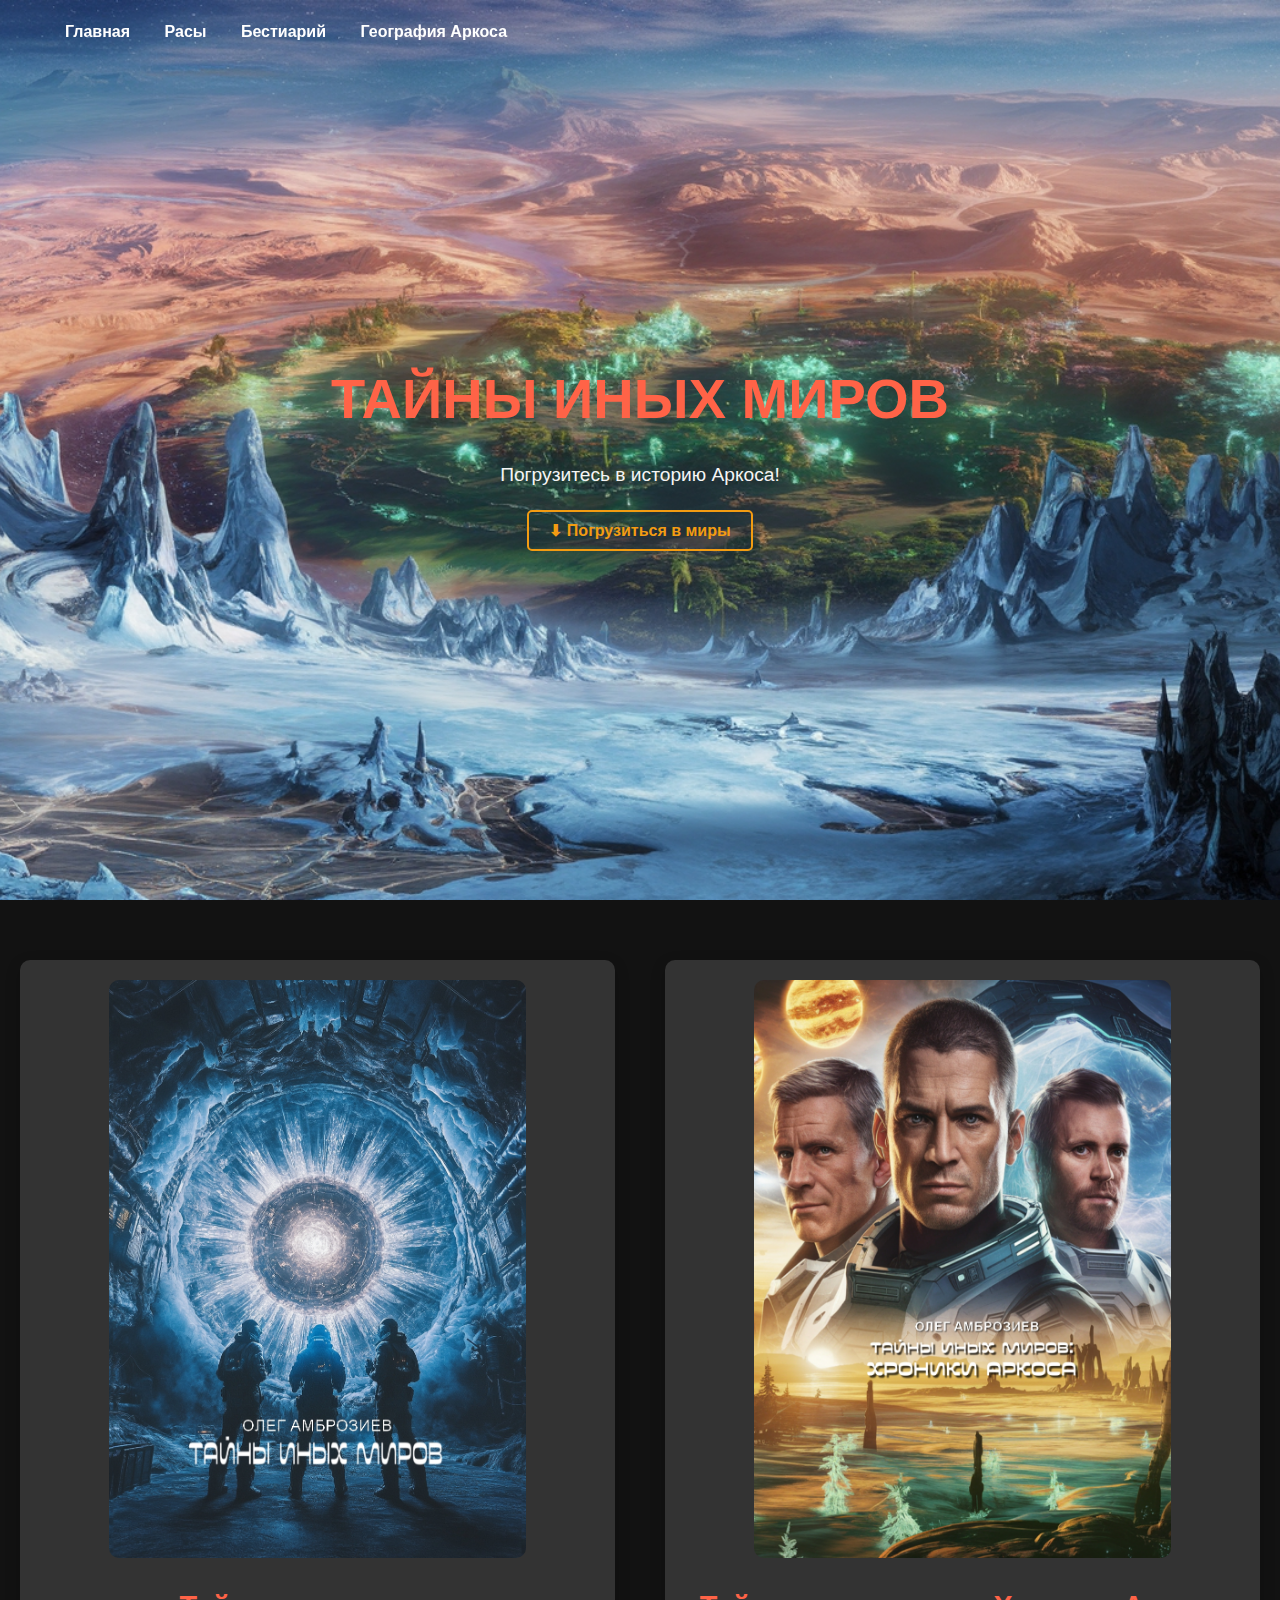
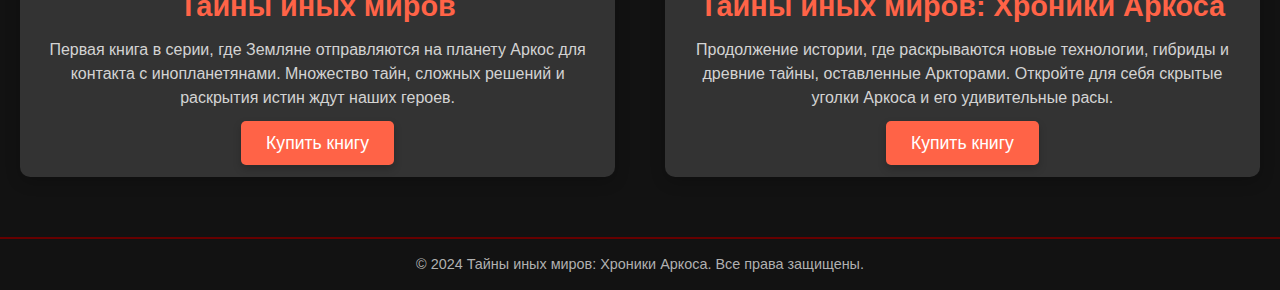
==== index.html @ 6072e33a "1" ====
<!DOCTYPE html>
<html lang="ru">
<head>
    <meta charset="UTF-8">
    <meta name="viewport" content="width=device-width, initial-scale=1.0">
    <title>Тайны иных Миров</title>
    <link rel="stylesheet" href="styles.css">   
</head>
<body>
    <!-- Header -->
    <header class="header">
        <nav class="navbar">
             <a href="index.html">Главная</a>

            <a href="races.html">Расы</a>
            <a href="bestiary.html" class="active">Бестиарий</a>
            <a href="geography.html">География Аркоса</a>

        </nav>
    </header>

    <!-- Hero Section -->
    <section class="hero">
        <div class="hero-content">
            <h1>Тайны иных Миров</h1>
            <p>Погрузитесь в историю Аркоса!</p>
            <a href="#explore" class="scroll-down">⬇ Погрузиться в миры</a>
        </div>
    </section>

    <!-- Контент сайта -->
    <main>
        <section class="book-section">
            <div class="book-container">
                <img src="first_book_cover.jpg" alt="Обложка книги Тайны иных миров">
                <h3>Тайны иных миров</h3>
                <p>Первая книга в серии, где Земляне отправляются на планету Аркос для контакта с инопланетянами. Множество тайн, сложных решений и раскрытия истин ждут наших героев.</p>
                <a href="buy_link_first_book" class="buy-button">Купить книгу</a>
            </div>
            <div class="book-container">
                <img src="second_book_cover.jpg" alt="Обложка книги Тайны иных миров: Хроники Аркоса">
                <h3>Тайны иных миров: Хроники Аркоса</h3>
                <p>Продолжение истории, где раскрываются новые технологии, гибриды и древние тайны, оставленные Аркторами. Откройте для себя скрытые уголки Аркоса и его удивительные расы.</p>
                <a href="buy_link_second_book" class="buy-button">Купить книгу</a>
            </div>
        </section>
    </main>

    <!-- Подвал -->
    <footer>
        <p>© 2024 Тайны иных миров: Хроники Аркоса. Все права защищены.</p>
    </footer>

</body>
</html>
---- styles.css ----
/* Сброс стилей и настройка box-sizing */
* {
    margin: 0;
    padding: 0;
    box-sizing: border-box;
}

/* Основной стиль страницы */
body {
    font-family: 'Arial', sans-serif;
    color: #fff; /* Белый цвет текста */
    background-color: #121212; /* Черный фон для остальной части страницы */
    line-height: 1.5;
}

/* Ссылки */
a {
    text-decoration: none;
    color: inherit; /* Ссылки наследуют цвет родительского элемента */
}

/* Шапка сайта с прозрачным фоном */
.header {
    display: flex;
    justify-content: space-between;
    align-items: center;
    padding: 20px 50px;
    position: fixed;
    top: 0;
    width: 100%;
    background: rgba(0, 0, 0, 0); /* Прозрачный фон */
    z-index: 1000;
}

/* Логотип */
.logo {
    display: flex;
    align-items: center;
    font-weight: bold;
    font-size: 20px;
    color: #fff;
}

.logo-img {
    width: 30px;
    margin-right: 10px;
}

/* Стили для навигационных ссылок */
.navbar a {
    margin: 0 15px;
    font-weight: 600;
    color: #fff;
    transition: color 0.3s ease;
}

.navbar a:hover {
    color: #f39c12; /* Золотистый цвет при наведении */
}

/* Герой-блок (основной экран) */
.hero {
    height: 100vh; /* Вся высота экрана */
    display: flex;
    align-items: center;
    justify-content: center;
    text-align: center;
    position: relative;
    padding: 20px;
    background: rgba(0, 0, 0, 0.5) url('header_geography.jpg') no-repeat center center/cover; /* Фон только в hero */
    background-size: cover; /* Растягиваем фон */
}

/* Контент в hero-блоке */
.hero-content {
    position: relative;
    z-index: 2; /* Текст поверх фона */
}

.hero-content h1 {
    font-size: 3.5rem;
    font-weight: bold;
    text-transform: uppercase;
    margin-bottom: 20px;
    color: #FF6347; /* Ярко-красный */
}

.hero-content p {
    font-size: 1.2rem;
    margin-bottom: 30px;
    color: #f5f5f5;
}

.scroll-down {
    font-size: 1rem;
    color: #f39c12; /* Золотистый цвет */
    font-weight: bold;
    border: 2px solid #f39c12;
    padding: 10px 20px;
    border-radius: 5px;
    transition: all 0.3s ease;
}

.scroll-down:hover {
    background: #f39c12;
    color: #000;
}

/* Основной контент сайта */
.book-section {
    display: flex;
    justify-content: space-between;
    margin: 40px 0;
    padding: 20px;
    text-align: center;
}

.book-container {
    background: #333;
    border-radius: 10px;
    padding: 20px;
    width: 48%;
    box-shadow: 0 5px 15px rgba(0, 0, 0, 0.2);
    transition: transform 0.3s ease, box-shadow 0.3s ease;
}

.book-container:hover {
    transform: scale(1.05); /* Эффект увеличения при наведении */
    box-shadow: 0 8px 25px rgba(0, 0, 0, 0.4); /* Усиленная тень */
}

.book-container img {
    width: 75%; /* Уменьшаем обложки книг в 2 раза */
    height: auto;
    border-radius: 10px;
    margin-bottom: 20px;
}

.book-container h3 {
    font-size: 1.8rem;
    color: #FF6347;
    margin-bottom: 10px;
}

.book-container p {
    font-size: 1rem;
    color: #D3D3D3;
    margin-bottom: 20px;
}

.buy-button {
    background-color: #FF6347;
    color: #FFF;
    padding: 12px 25px;
    font-size: 1.1rem;
    text-decoration: none;
    border-radius: 5px;
    transition: background-color 0.3s ease, transform 0.3s ease;
    box-shadow: 0 4px 8px rgba(0, 0, 0, 0.2);
}

.buy-button:hover {
    background-color: #FF4500;
    transform: scale(1.05);
}

.buy-button:active {
    background-color: #FF3300;
    box-shadow: 0 4px 12px rgba(0, 0, 0, 0.4);
}

/* Подвал */
footer {
    text-align: center;
    padding: 15px 10px;
    background: #121212;
    border-top: 2px solid #660000; /* Красная граница сверху */
    font-size: 0.9rem;
    color: #B0B0B0;
}

/* Адаптивный дизайн */
@media (max-width: 768px) {
    .hero-content h1 {
        font-size: 2.5rem;
    }

    .hero-content p {
        font-size: 1rem;
    }

    .header {
        flex-direction: column;
        align-items: flex-start;
        padding: 20px;
    }

    .navbar a {
        margin: 5px 0;
    }

    .book-section {
        flex-direction: column;
        align-items: center;
    }

    .book-container {
        width: 80%;
        margin-bottom: 20px;
    }
}

@media (max-width: 480px) {
    .hero-content h1 {
        font-size: 1.8rem;
    }

    .hero-content p {
        font-size: 0.9rem;
    }
}
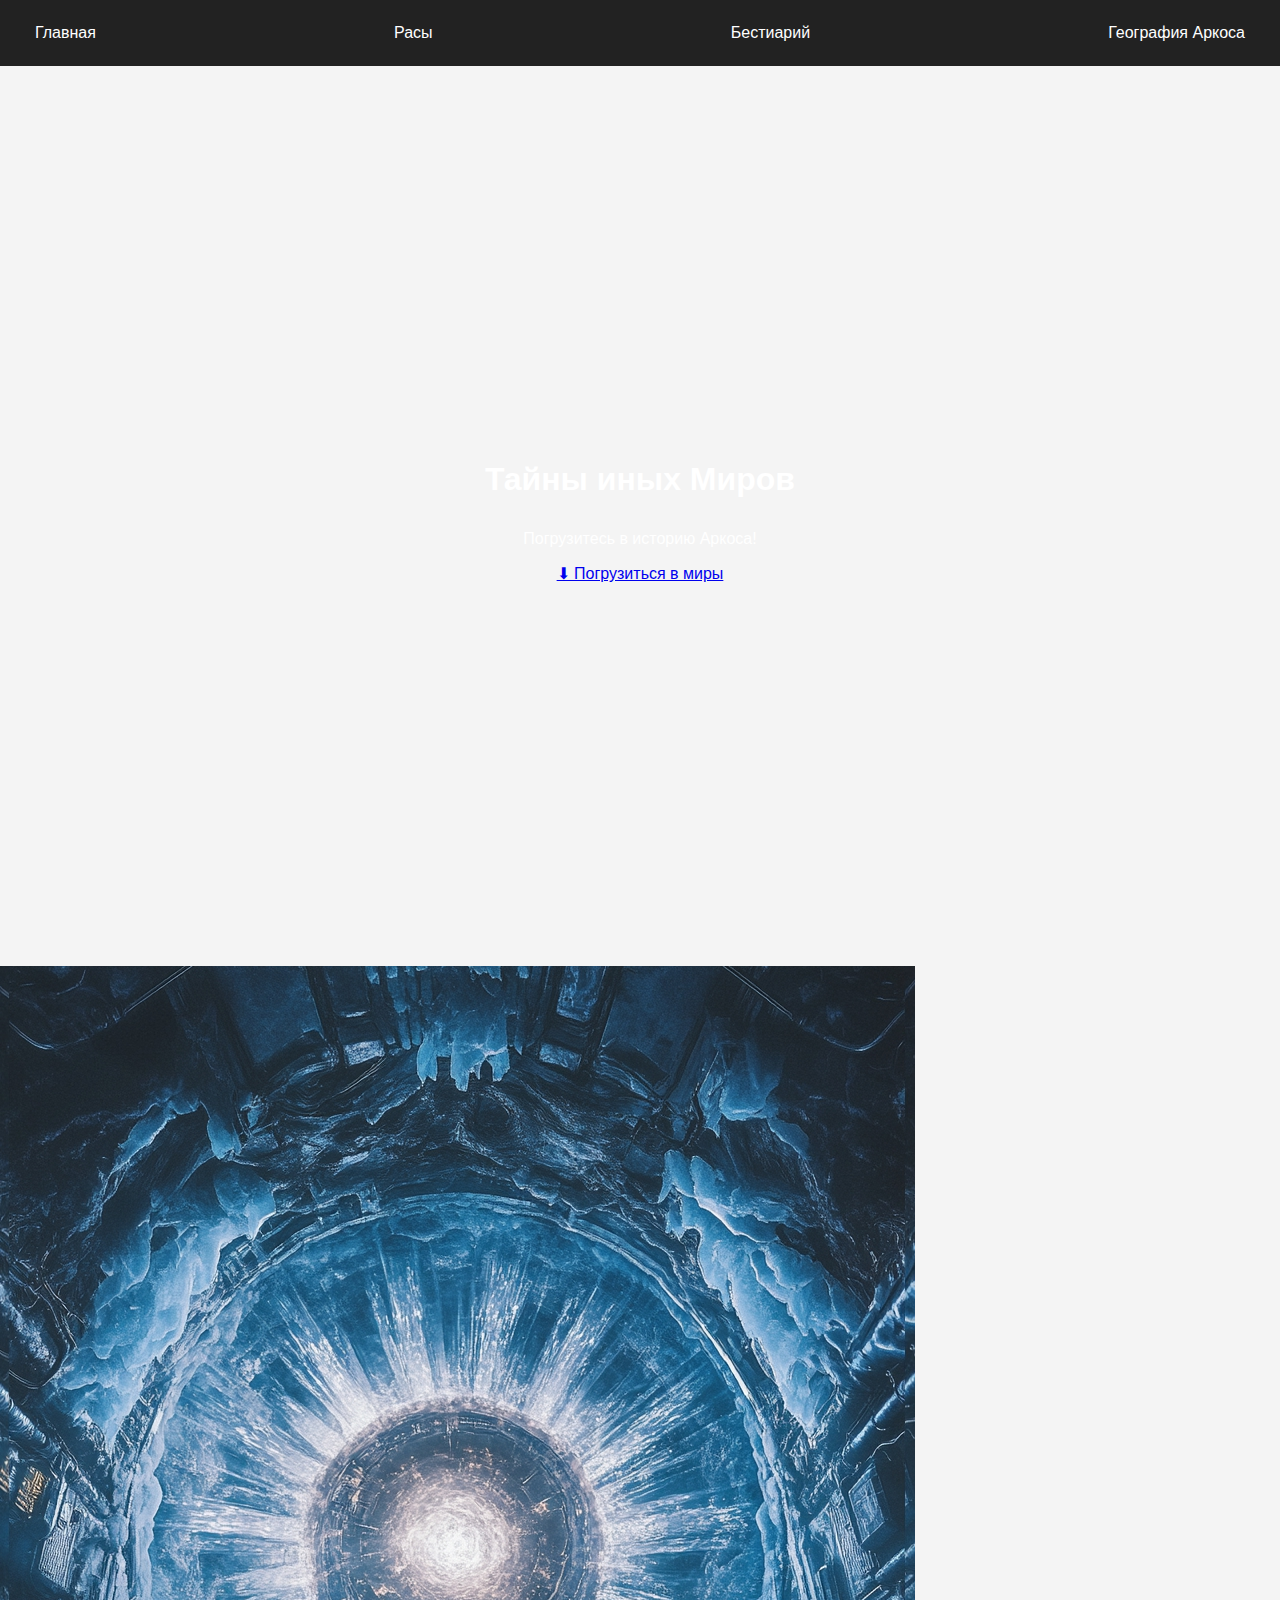
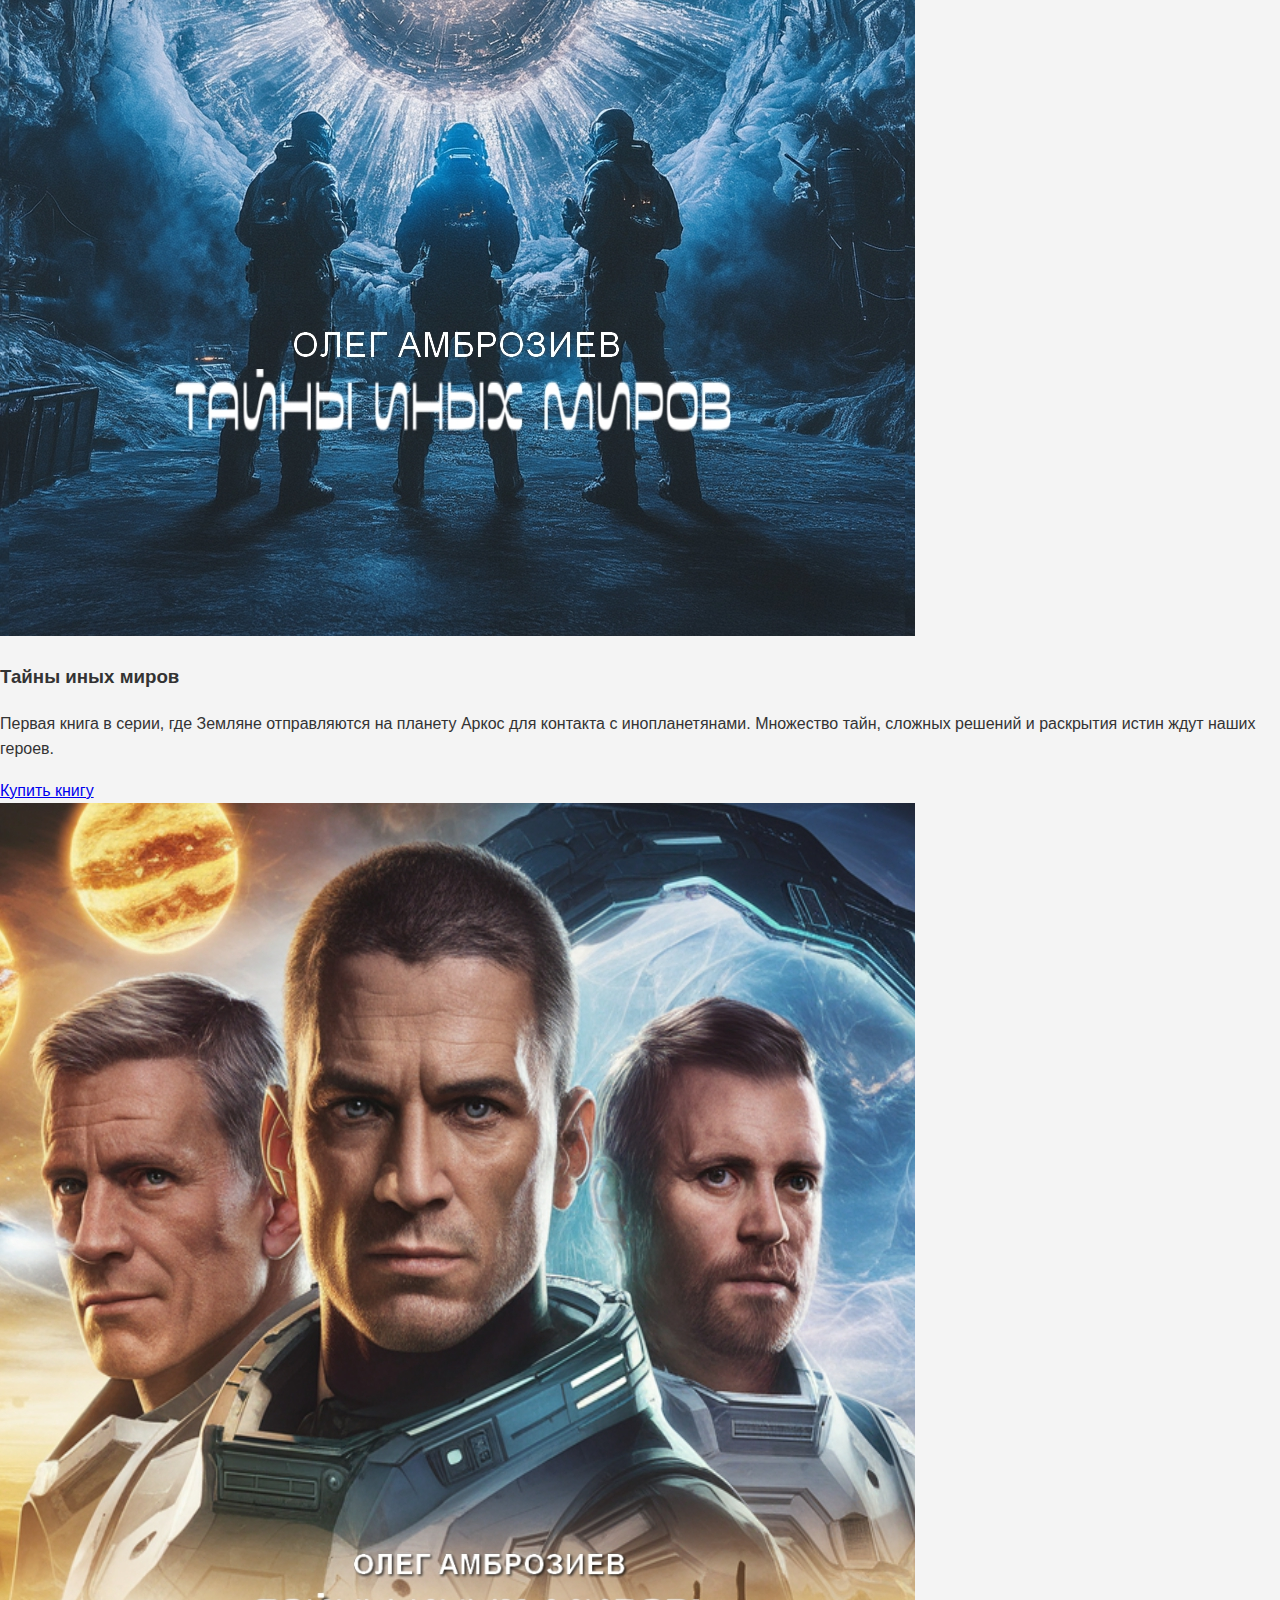
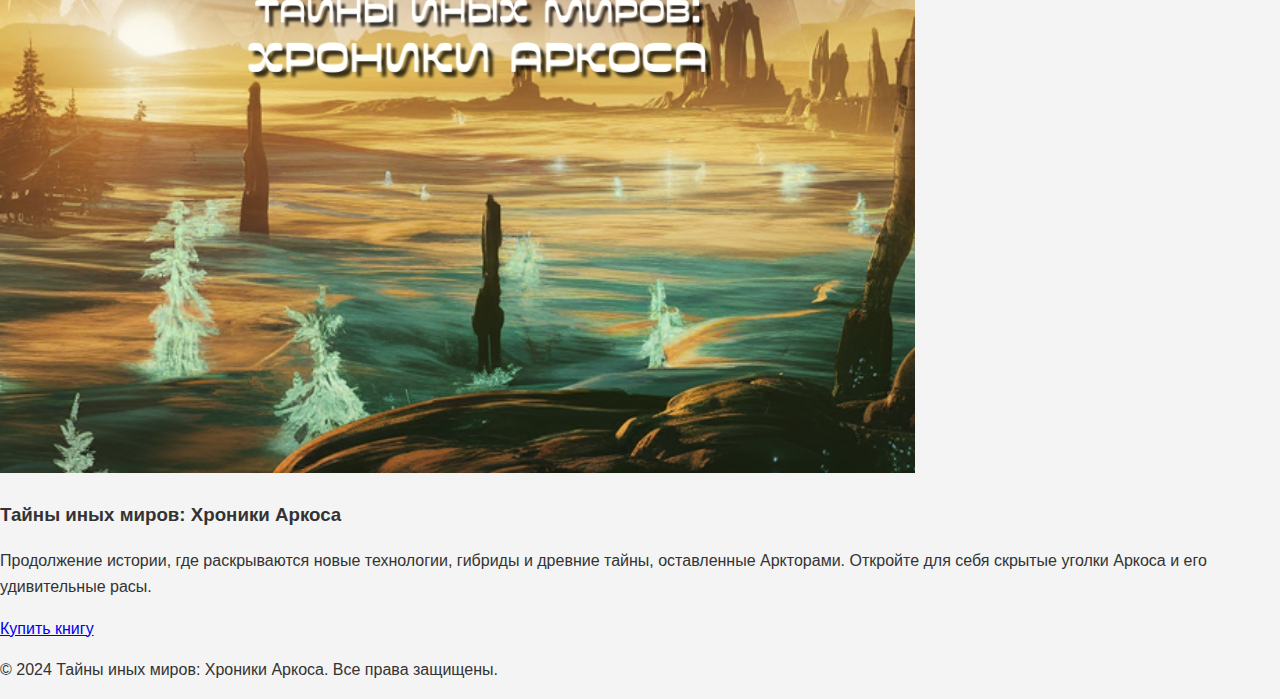
==== commit f8946a12: "5" ====
--- a/index.html
+++ b/index.html
@@ -10,13 +10,14 @@
     <!-- Header -->
     <header class="header">
         <nav class="navbar">
-             <a href="index.html">Главная</a>
+            <a href="index.html">Главная</a>
 
             <a href="races.html">Расы</a>
             <a href="bestiary.html" class="active">Бестиарий</a>
-            <a href="geography.html">География Аркоса</a>
+            <a href="newestwiki.html">География Аркоса</a>
 
         </nav>
+
     </header>
 
     <!-- Hero Section -->
--- a/styles.css
+++ b/styles.css
@@ -1,221 +1,213 @@
-/* Сброс стилей и настройка box-sizing */
-* {
+/* ====== Общие стили ====== */
+body {
+    font-family: Arial, sans-serif;
     margin: 0;
     padding: 0;
-    box-sizing: border-box;
-}
-
-/* Основной стиль страницы */
-body {
-    font-family: 'Arial', sans-serif;
-    color: #fff; /* Белый цвет текста */
-    background-color: #121212; /* Черный фон для остальной части страницы */
-    line-height: 1.5;
-}
-
-/* Ссылки */
-a {
-    text-decoration: none;
-    color: inherit; /* Ссылки наследуют цвет родительского элемента */
-}
-
-/* Шапка сайта с прозрачным фоном */
-.header {
+    background-color: #f4f4f4;
+    color: #333;
+    line-height: 1.6;
+}
+
+/* ====== Стили меню ====== */
+.menu {
+    background-color: #333;
+    padding: 10px;
+}
+
+.menu-list {
+    list-style: none;
+    margin: 0;
+    padding: 0;
+    display: flex;
+    flex-wrap: wrap;
+    justify-content: space-around;
+}
+.navbar {
     display: flex;
     justify-content: space-between;
     align-items: center;
-    padding: 20px 50px;
-    position: fixed;
-    top: 0;
-    width: 100%;
-    background: rgba(0, 0, 0, 0); /* Прозрачный фон */
-    z-index: 1000;
-}
-
-/* Логотип */
-.logo {
-    display: flex;
-    align-items: center;
-    font-weight: bold;
-    font-size: 20px;
+    background-color: #222; /* Цвет фона шапки */
+    color: #fff; /* Цвет текста */
+    padding: 10px 20px;
+}
+
+.navbar a {
+    color: #fff; /* Цвет текста для ссылок в шапке */
+    text-decoration: none;
+    padding: 10px 15px;
+}
+
+.navbar a:hover {
+    background-color: #444; /* Цвет фона при наведении */
+    border-radius: 5px;
+}
+
+.menu-list li {
+    margin: 5px;
+}
+
+.menu-list a {
     color: #fff;
-}
-
-.logo-img {
-    width: 30px;
-    margin-right: 10px;
-}
-
-/* Стили для навигационных ссылок */
-.navbar a {
-    margin: 0 15px;
-    font-weight: 600;
-    color: #fff;
-    transition: color 0.3s ease;
-}
-
-.navbar a:hover {
-    color: #f39c12; /* Золотистый цвет при наведении */
-}
-
-/* Герой-блок (основной экран) */
-.hero {
-    height: 100vh; /* Вся высота экрана */
-    display: flex;
-    align-items: center;
-    justify-content: center;
-    text-align: center;
-    position: relative;
-    padding: 20px;
-    background: rgba(0, 0, 0, 0.5) url('header_geography.jpg') no-repeat center center/cover; /* Фон только в hero */
-    background-size: cover; /* Растягиваем фон */
-}
-
-/* Контент в hero-блоке */
-.hero-content {
-    position: relative;
-    z-index: 2; /* Текст поверх фона */
-}
-
-.hero-content h1 {
-    font-size: 3.5rem;
-    font-weight: bold;
-    text-transform: uppercase;
-    margin-bottom: 20px;
-    color: #FF6347; /* Ярко-красный */
-}
-
-.hero-content p {
-    font-size: 1.2rem;
-    margin-bottom: 30px;
-    color: #f5f5f5;
-}
-
-.scroll-down {
-    font-size: 1rem;
-    color: #f39c12; /* Золотистый цвет */
-    font-weight: bold;
-    border: 2px solid #f39c12;
-    padding: 10px 20px;
-    border-radius: 5px;
-    transition: all 0.3s ease;
-}
-
-.scroll-down:hover {
-    background: #f39c12;
-    color: #000;
-}
-
-/* Основной контент сайта */
-.book-section {
-    display: flex;
-    justify-content: space-between;
-    margin: 40px 0;
-    padding: 20px;
-    text-align: center;
-}
-
-.book-container {
-    background: #333;
-    border-radius: 10px;
-    padding: 20px;
-    width: 48%;
-    box-shadow: 0 5px 15px rgba(0, 0, 0, 0.2);
-    transition: transform 0.3s ease, box-shadow 0.3s ease;
-}
-
-.book-container:hover {
-    transform: scale(1.05); /* Эффект увеличения при наведении */
-    box-shadow: 0 8px 25px rgba(0, 0, 0, 0.4); /* Усиленная тень */
-}
-
-.book-container img {
-    width: 75%; /* Уменьшаем обложки книг в 2 раза */
-    height: auto;
-    border-radius: 10px;
-    margin-bottom: 20px;
-}
-
-.book-container h3 {
-    font-size: 1.8rem;
-    color: #FF6347;
-    margin-bottom: 10px;
-}
-
-.book-container p {
-    font-size: 1rem;
-    color: #D3D3D3;
-    margin-bottom: 20px;
-}
-
-.buy-button {
-    background-color: #FF6347;
-    color: #FFF;
-    padding: 12px 25px;
-    font-size: 1.1rem;
     text-decoration: none;
-    border-radius: 5px;
-    transition: background-color 0.3s ease, transform 0.3s ease;
-    box-shadow: 0 4px 8px rgba(0, 0, 0, 0.2);
-}
-
-.buy-button:hover {
-    background-color: #FF4500;
-    transform: scale(1.05);
-}
-
-.buy-button:active {
-    background-color: #FF3300;
-    box-shadow: 0 4px 12px rgba(0, 0, 0, 0.4);
-}
-
-/* Подвал */
-footer {
-    text-align: center;
-    padding: 15px 10px;
-    background: #121212;
-    border-top: 2px solid #660000; /* Красная граница сверху */
-    font-size: 0.9rem;
-    color: #B0B0B0;
-}
-
-/* Адаптивный дизайн */
+    padding: 10px 15px;
+    border-radius: 5px;
+    transition: background-color 0.3s ease;
+}
+
+.menu-list a:hover {
+    background-color: #555;
+}
+
+/* ====== Стили для меню на мобильных устройствах ====== */
 @media (max-width: 768px) {
-    .hero-content h1 {
-        font-size: 2.5rem;
-    }
-
-    .hero-content p {
-        font-size: 1rem;
-    }
-
-    .header {
-        flex-direction: column;
-        align-items: flex-start;
-        padding: 20px;
-    }
-
-    .navbar a {
-        margin: 5px 0;
-    }
-
-    .book-section {
+    .menu {
+        text-align: center;
+    }
+
+    .menu-list {
         flex-direction: column;
         align-items: center;
     }
 
-    .book-container {
-        width: 80%;
-        margin-bottom: 20px;
-    }
-}
-
-@media (max-width: 480px) {
-    .hero-content h1 {
-        font-size: 1.8rem;
-    }
-
-    .hero-content p {
-        font-size: 0.9rem;
-    }
-}
+    .menu-list li {
+        width: 100%;
+        margin: 0;
+    }
+
+    .menu-list a {
+        display: block;
+        width: 90%;
+        text-align: center;
+        margin: 5px auto;
+        padding: 15px;
+        font-size: 1rem;
+    }
+}
+
+/* ====== Стили карточек ====== */
+.cards-container {
+    display: flex;
+    flex-wrap: wrap;
+    gap: 20px;
+    justify-content: space-between;
+    margin: 20px;
+}
+
+.card {
+    flex: 1 1 calc(33.33% - 20px);
+    background-color: #fff;
+    border-radius: 10px;
+    box-shadow: 0 4px 6px rgba(0, 0, 0, 0.1);
+    overflow: hidden;
+    transition: transform 0.3s ease, box-shadow 0.3s ease;
+}
+
+.card:hover {
+    transform: translateY(-5px);
+    box-shadow: 0 6px 10px rgba(0, 0, 0, 0.2);
+}
+
+.card img {
+    width: 100%;
+    height: 200px;
+    object-fit: cover;
+}
+
+.card h3 {
+    font-size: 1.2rem;
+    margin: 10px;
+    color: #333;
+}
+
+.card p {
+    font-size: 0.9rem;
+    margin: 10px;
+    color: #666;
+}
+
+.card .button {
+    display: block;
+    margin: 10px auto;
+    padding: 10px 20px;
+    font-size: 0.9rem;
+    text-align: center;
+    color: #fff;
+    background-color: #007BFF;
+    border: none;
+    border-radius: 5px;
+    text-decoration: none;
+    transition: background-color 0.3s ease;
+}
+
+.card .button:hover {
+    background-color: #0056b3;
+}
+.hero {
+    display: flex;
+    justify-content: center;
+    align-items: center;
+    height: 100vh; /* Высота экрана */
+    background-image: url('path-to-image.jpg'); /* Фоновое изображение */
+    background-size: cover;
+    background-position: center;
+    text-align: center;
+    color: #fff; /* Белый цвет текста */
+}
+
+.hero h1, .hero p {
+    color: #fff; /* Установка белого цвета для всех заголовков и параграфов внутри hero */
+    margin: 0;
+    padding: 10px;
+}
+
+.hero button {
+    background-color: #444; /* Цвет кнопки */
+    color: #fff; /* Белый текст на кнопке */
+    border: none;
+    padding: 10px 20px;
+    border-radius: 5px;
+    cursor: pointer;
+    transition: background-color 0.3s ease;
+}
+
+.hero button:hover {
+    background-color: #666; /* Более светлый цвет кнопки при наведении */
+}
+
+/* ====== Стили для карточек на мобильных устройствах ====== */
+@media (max-width: 768px) {
+    .cards-container {
+        flex-direction: column;
+        gap: 10px;
+    }
+
+    .card {
+        flex: 1 1 100%;
+    }
+
+    .card img {
+        height: 150px;
+    }
+
+    .card h3 {
+        font-size: 1rem;
+        margin: 10px;
+    }
+
+    .card p {
+        font-size: 0.8rem;
+        margin: 10px;
+    }
+
+    .card .button {
+        font-size: 0.8rem;
+        padding: 8px 16px;
+    }
+}
+
+/* ====== Прочие стили (опционально) ====== */
+.container {
+    max-width: 1200px;
+    margin: 0 auto;
+    padding: 20px;
+}
